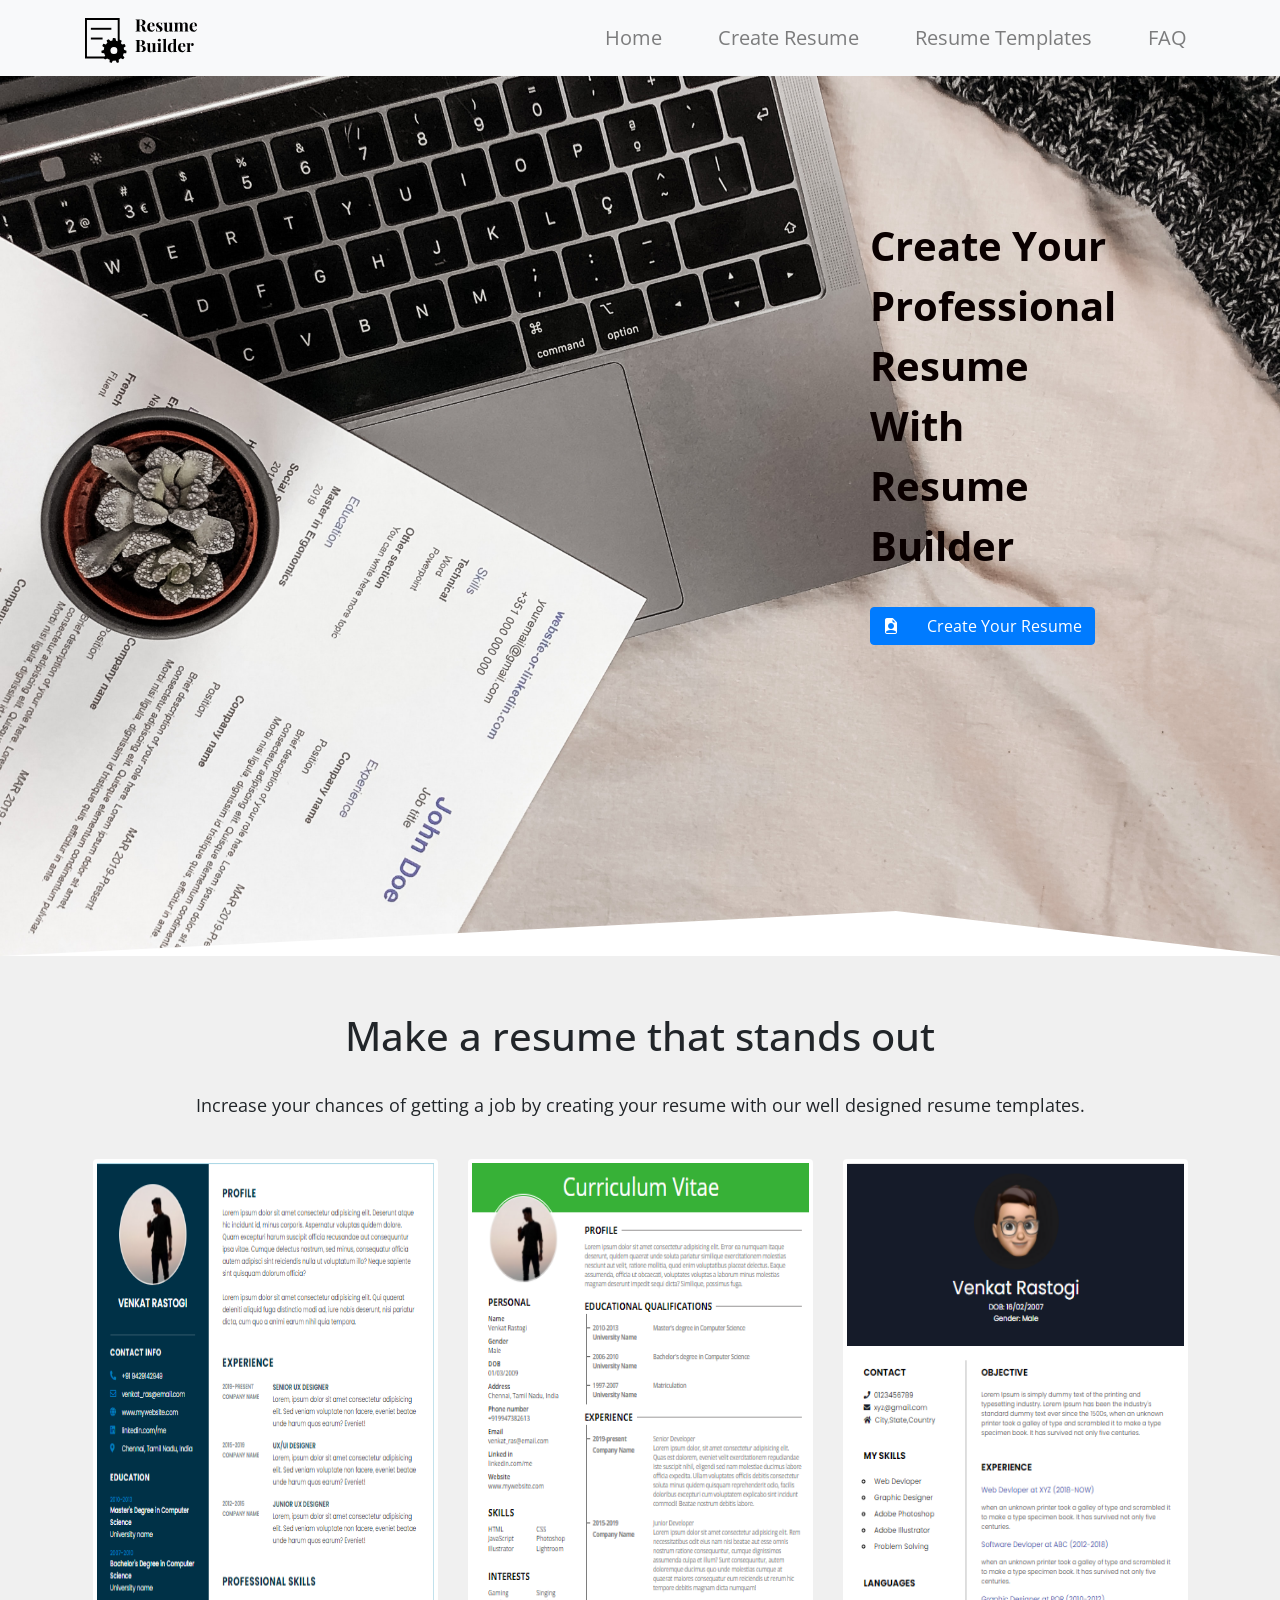
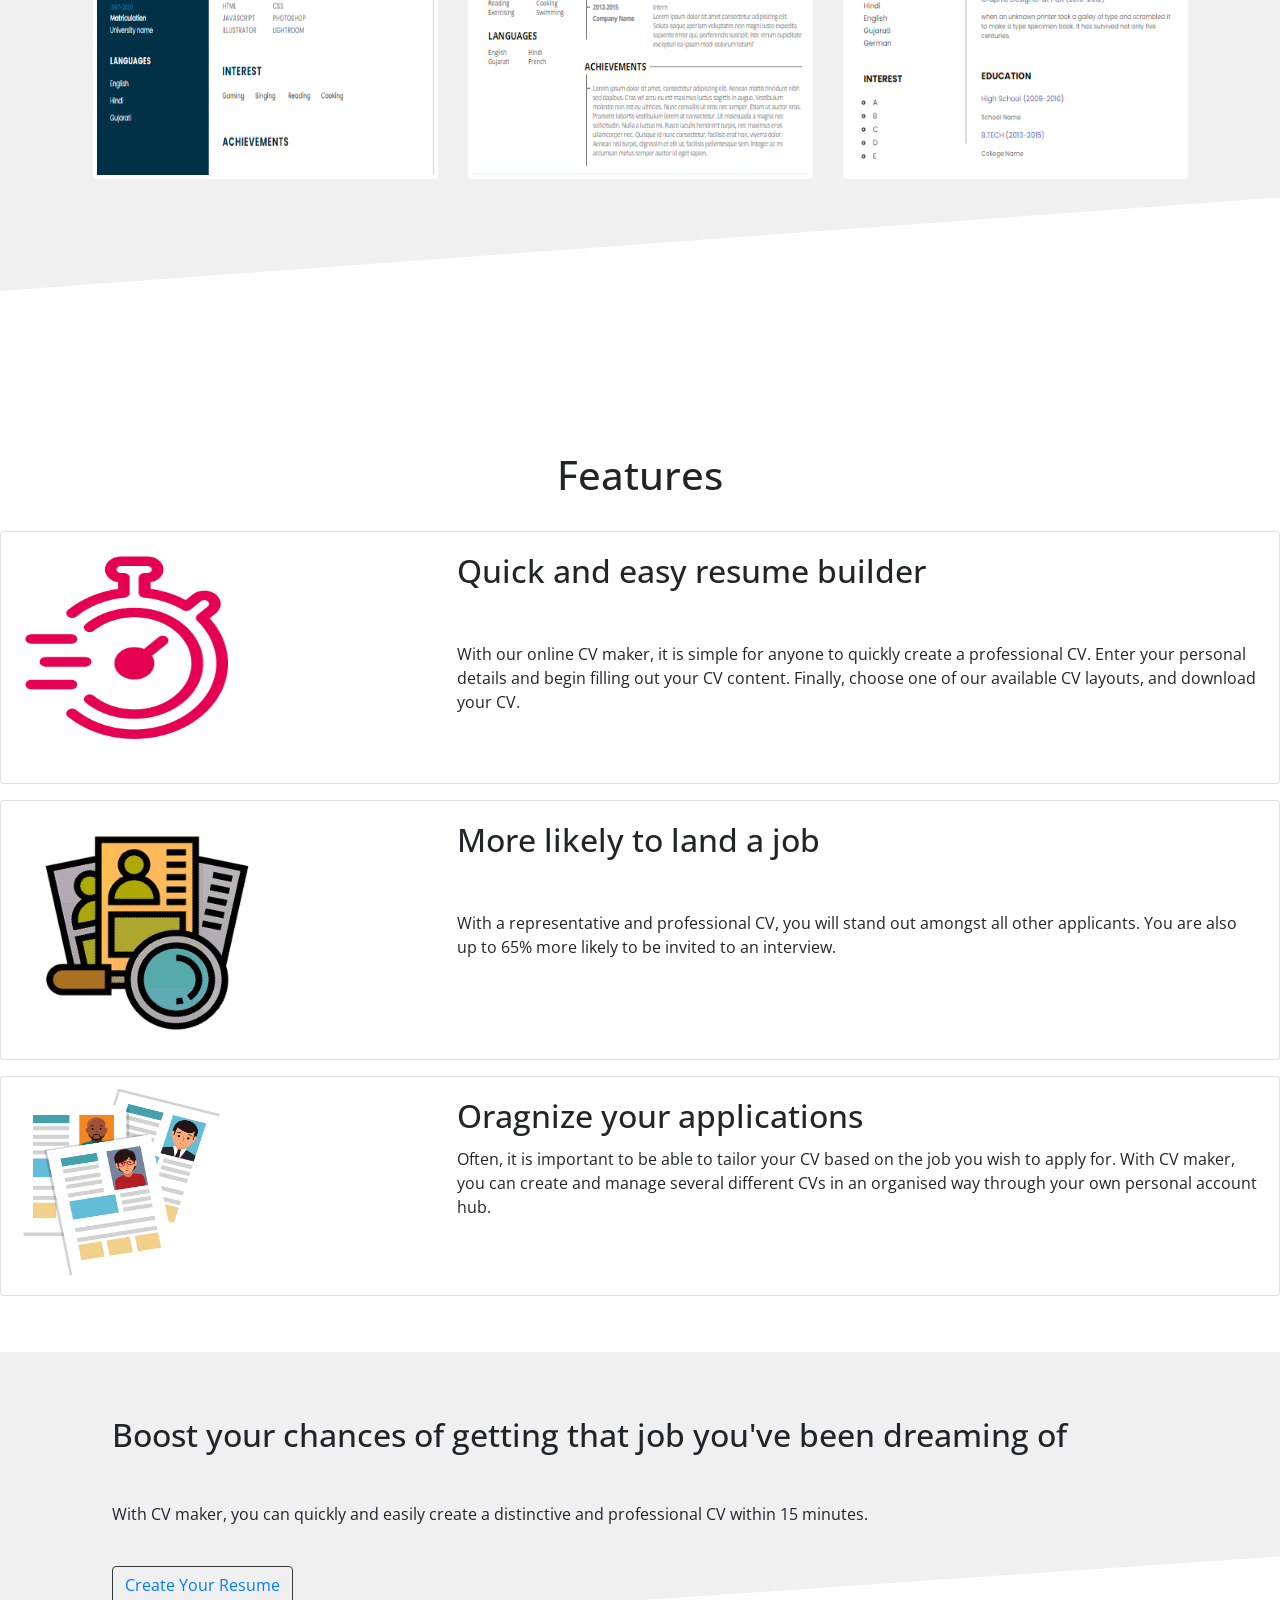
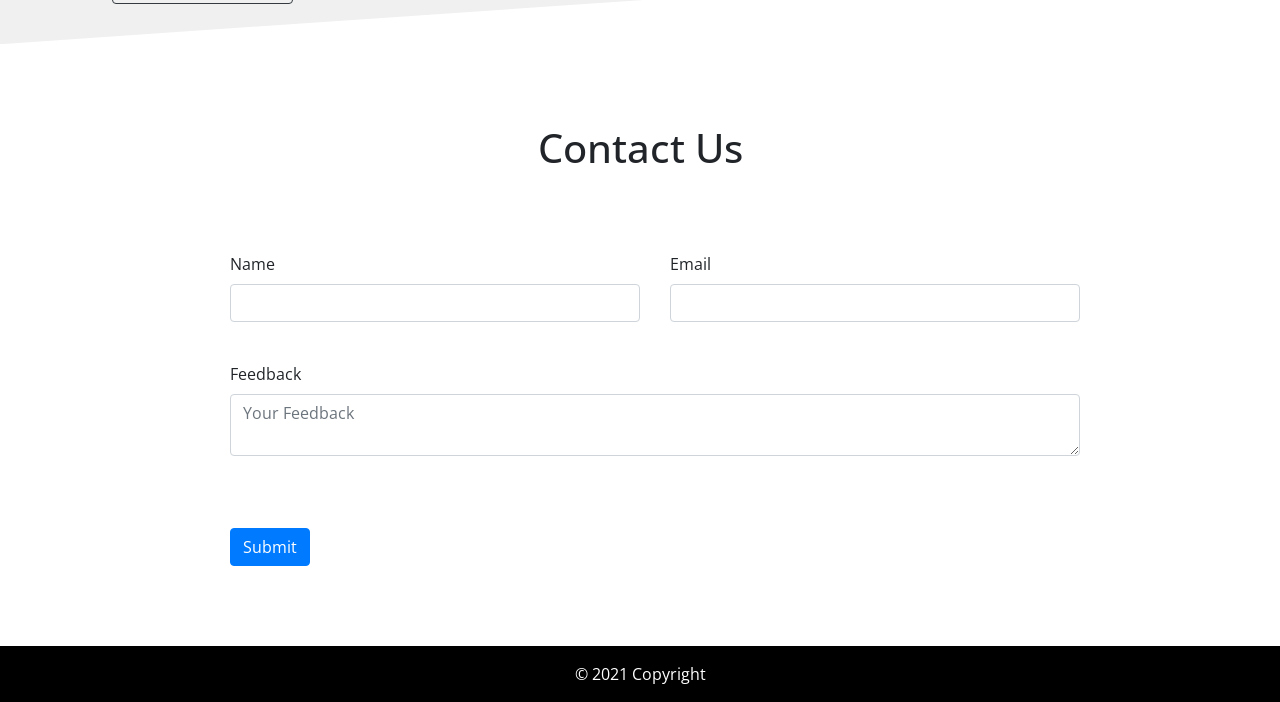
==== index.html @ 2b03bc7d "Initial commit - Resume Builder" ====
<!DOCTYPE html>
<html lang="en">

<head>
	<meta charset="UTF-8">
	<meta http-equiv="X-UA-Compatible" content="IE=edge">
	<meta name="viewport" content="width=device-width, initial-scale=1.0">
	<link rel="stylesheet" href="https://maxcdn.bootstrapcdn.com/bootstrap/4.0.0/css/bootstrap.min.css"
		integrity="sha384-Gn5384xqQ1aoWXA+058RXPxPg6fy4IWvTNh0E263XmFcJlSAwiGgFAW/dAiS6JXm"
		crossorigin="anonymous">
	<script src="https://code.jquery.com/jquery-3.2.1.slim.min.js"
		integrity="sha384-KJ3o2DKtIkvYIK3UENzmM7KCkRr/rE9/Qpg6aAZGJwFDMVNA/GpGFF93hXpG5KkN"
		crossorigin="anonymous"></script>
	<script src="https://cdnjs.cloudflare.com/ajax/libs/popper.js/1.12.9/umd/popper.min.js"
		integrity="sha384-ApNbgh9B4Y1QKtv3Rn7W3mgPxhU9K/ScQsAP7hUibX39j7fakFPskvXusvfa0b4Q"
		crossorigin="anonymous"></script>
	<link rel="stylesheet" href="https://pro.fontawesome.com/releases/v5.10.0/css/all.css"
		integrity="sha384-AYmEC3Yw5cVb3ZcuHtOA93w35dYTsvhLPVnYs9eStHfGJvOvKxVfELGroGkvsg+p"
		crossorigin="anonymous" />
	<script src="https://maxcdn.bootstrapcdn.com/bootstrap/4.0.0/js/bootstrap.min.js"
		integrity="sha384-JZR6Spejh4U02d8jOt6vLEHfe/JQGiRRSQQxSfFWpi1MquVdAyjUar5+76PVCmYl"
		crossorigin="anonymous"></script>
	<link rel="stylesheet" href="https://cdn.jsdelivr.net/npm/bootstrap-icons@1.5.0/font/bootstrap-icons.css">
	<link rel="stylesheet" href="css/index.css">
	<link rel="icon" href="images/RB_Logo.png" type="image/x-icon">
	<link rel="preconnect" href="https://fonts.googleapis.com">
	<link rel="preconnect" href="https://fonts.gstatic.com" crossorigin>
	<link href="https://fonts.googleapis.com/css2?family=Open+Sans&display=swap" rel="stylesheet">
	<title>Resume_Builder</title>
</head>

<body>

	<nav class="navbar navbar-expand-lg navbar-light bg-light fixed-top" style="color:#000000;">
		<div class="container" style="font-size:20px;">
			<a class="navbar-brand" href="index.html" style="font-size:32px;">
				<img src="images/RB.svg" alt="" height="45px">
			</a>

			<button class="navbar-toggler" type="button" data-toggle="collapse" data-target="#navbarNav"
				aria-controls="navbarNav" aria-expanded="false" aria-label="Toggle navigation">
				<span class="navbar-toggler-icon"></span>
			</button>

			<div class="collapse navbar-collapse justify-content-end" id="navbarNav">
				<ul class="navbar-nav">
					<li class="nav-item">
						<a class="nav-link" href="#pageHeader">Home</a>
					</li>

					<li class="nav-item">
						<a class="nav-link" href="Form.html">Create Resume</a>
					</li>

					<li class="nav-item">
						<a class="nav-link" href="#templates">Resume Templates</a>
					</li>

					<li class="nav-item">
						<a class="nav-link" href="faq.html">FAQ</a>
					</li>
				</ul>
			</div>
		</div>
	</nav>

	<header class="page-header gradient" id="pageHeader">
		<div class="container">
			<div class="row">
				<div>
					<p style="color: #0a0000; font-weight: bold;">
						Create Your Professional Resume With Resume Builder
					</p>

					<button type="button" class="btn btn-primary">
						<a href="Form.html" style="text-decoration:none; color:white;">
							<i class="bi bi-file-earmark-person-fill mr-4"></i>
							Create Your Resume
						</a>
					</button>
				</div>
			</div>
		</div>
	</header>

	<div class="container-fluid templates" id="templates">

		<h1>Make a resume that stands out</h1>

		<p>
			Increase your chances of getting a job by creating your resume with our well designed resume
			templates.
		</p>

		<div class="row" style="width:90%; margin:auto;">

			<div class="col-md-4">
				<img src="images/T1.PNG"
					style="width:510px; height:620px;"
					class="img-thumbnail"
					alt="...">
			</div>

			<div class="col-md-4">
				<img src="images/T2.PNG"
					style="width:510px; height:620px;"
					class="img-thumbnail"
					alt="...">
			</div>

			<div class="col-md-4">
				<img src="images/T3.PNG"
					style="width:510px; height:620px;"
					class="img-thumbnail"
					alt="...">
			</div>

		</div>
	</div>

	<div class="container-fluid features">

		<h1>Features</h1>

		<div class="row">

			<div class="card mb-3" style="max-width: 100%; justify-content:center;">

				<div class="row g-0">

					<div class="col-md-4">
						<img src="images/R1.png"
							class="img-fluid rounded-start mt-4 ml-4"
							style="height:73%; width:50%;">
					</div>

					<div class="col-md-8">

						<div class="card-body">

							<h2 class="card-title">
								Quick and easy resume builder
							</h2>

							<p class="card-text" style="padding-top:2.5rem;">
								With our online CV maker, it is simple for anyone to quickly create a
								professional CV. Enter your personal details and begin filling out your CV
								content. Finally, choose one of our available CV layouts, and download your CV.
							</p>

						</div>

					</div>

				</div>

			</div>

		</div>

		<div class="row">

			<div class="card mb-3" style="max-width: 100%;">

				<div class="row g-0">

					<div class="col-md-4" style="justify-content:center;">

						<img src="images/R2.png"
							class="img-fluid mt-3 ml-4"
							style="height:90%; width:60%;">

					</div>

					<div class="col-md-8">

						<div class="card-body">

							<h2 class="card-title">
								More likely to land a job
							</h2>

							<p class="card-text" style="padding-top:2.5rem;">
								With a representative and professional CV, you will stand out amongst all other
								applicants. You are also up to 65% more likely to be invited to an interview.
							</p>

						</div>

					</div>

				</div>

			</div>

		</div>

		<div class="row">

			<div class="card mb-3" style="max-width: 100%;">

				<div class="row g-0">

					<div class="col-md-4">

						<img src="images/R3.png"
							class="img-fluid rounded-start mx-auto mt-2"
							style="width:240px;height:210px;">

					</div>

					<div class="col-md-8">

						<div class="card-body">

							<h2 class="card-title">
								Oragnize your applications
							</h2>

							<p class="card-text">
								Often, it is important to be able to tailor your CV based on the job you wish to
								apply for. With CV maker, you can create and manage several different CVs in an
								organised way through your own personal account hub.
							</p>

						</div>

					</div>

				</div>

			</div>

		</div>

	</div>

	<div class="container-fluid page">

		<div class="row">

			<h2 class="page-title">
				Boost your chances of getting that job you've been dreaming of
			</h2>

			<p class="page-title-para">
				With CV maker, you can quickly and easily create a distinctive and professional CV within 15
				minutes.
			</p>

		</div>

		<div class="row">

			<div class="button-container"
				style="margin:0rem 0rem 2.5rem 7rem; height:100%;">

				<button type="button" class="btn btn-outline-dark">

					<a href="Form.html" style="text-decoration:none;">
						Create Your Resume
					</a>

				</button>

			</div>

		</div>

	</div>

	<div class="container Form">

		<h1>Contact Us</h1>

		<div class="row">

			<form class="row g-3">

				<div class="col-md-6">

					<label for="name" class="form-label">
						Name
					</label>

					<input type="text"
						class="form-control"
						id="inputEmail4">

				</div>

				<div class="col-md-6">

					<label for="inputEmail4" class="form-label">
						Email
					</label>

					<input type="email"
						class="form-control"
						id="inputEmail4">

				</div>

				<div class="col-12">

					<label for="inputAddress" class="form-label">
						Feedback
					</label>

					<textarea type="text"
						class="form-control"
						row="5"
						id="inputAddress"
						placeholder="Your Feedback"></textarea>

				</div>

				<div class="col-12">

					<button type="submit" class="btn btn-primary">
						Submit
					</button>

				</div>

			</form>

		</div>

	</div>

	<footer class="page-footer font-small black">

		<div class="footer-copyright text-center py-3">
			© 2021 Copyright
			<!-- <a href="...">Resume_Builder</a> -->
		</div>

	</footer>

</body>

<script>
	$(function () {
		$("[rel='tooltip']").tooltip();
	});
</script>

</html>
---- css/index.css ----
html,
body {
  height: 100%;
  font-size: 1rem;
  font-family: "Open Sans", sans-serif;
  font-style: bold;
}

/* .button {
  border: 1px solid rgb(200, 200, 200);
  border-radius: 6px;
  color: white;
  background-color: #626ccc;
  padding: 10px;
  margin: 20px;
  width: 180px;
  height: 50px;
  margin-bottom: 50px;
} */

button1 {
  width: 300x;
  height: 100px;
}

nav li a:hover {
  background-color: rgb(240, 240, 240);
  border-radius: 30px;
}
.gradient {
  background-image: url("../images/img1.jpg");
  background-position: center;
  background-repeat: no-repeat;
  background-size: cover;
  height: 100%;
  width: 100%;
  /* background-transparent: 0.2; */
  /*background:rgb(0,97,242);
background:linear-gradient(135deg,rgba(0,97,242,1)0%,rgba(105,0,199,1)100%);*/
  clip-path: polygon(0 0, 100% 0, 100% 100%, 70% 95%, 0 100%);
}
.page-header {
  margin-top: 3.5rem;
  font-size: 40px;
  color: #000000;
}
.page-header p {
  margin-left: 50rem;
  padding: 10rem 5rem 0rem 0rem;
}
.page-header button {
  margin-left: 50rem;
}
li {
  padding-left: 2.5rem;
}
.dev a{
  text-decoration: none;
  color: black;
}
.page.dev{
  background: rgb(240, 240, 240);
  clip-path: polygon(0 0, 100% 0, 100% 100%, 80% 95%,0 100%);
}
.dev .card{
  width:350px; 
  height:500px; 
  box-shadow:2px 2px 14px 3px #726c6c;
  background-color:rgb(240, 240, 240);
}
.templates {
  margin-bottom: 10rem;
  background-size: cover;
  height: auto;
  width: auto;
  padding-bottom: 7rem;
  background: rgb(240, 240, 240);
  clip-path: polygon(0 0, 100% 0, 100% 90%, 0 100%);
}
.templates h1 {
  padding-top: 3.5rem;
  text-align: center;
}
.templates p {
  padding: 1.5rem;
  text-align: center;
  font-size: 18px;
}
.templates img {
  padding: rem;
  border: 0px;
}
.features h1 {
  margin: 0rem 0rem 2rem 0rem;
  text-align: center;
}
.page {
  margin-top: 2.5rem;
  background: rgb(240, 240, 240);
  clip-path: polygon(0 0, 100% 0, 100% 70%, 0 100%);
}
.page-title {
  margin: 4rem 0rem 2.5rem 7rem;
}
.page-title-para {
  margin: 0.5rem 0rem 2.5rem 7rem;
}
form {
  margin-left: 10rem;
  padding-left: 10rem;
}
.Form h1 {
  margin: 5rem;
  text-align: center;
}
.Form div {
  margin-bottom: 2.5rem;
}
.Form button {
  margin-top: 2rem;
}
footer {
  background-color: #000000;
  color: #ffffff;
}
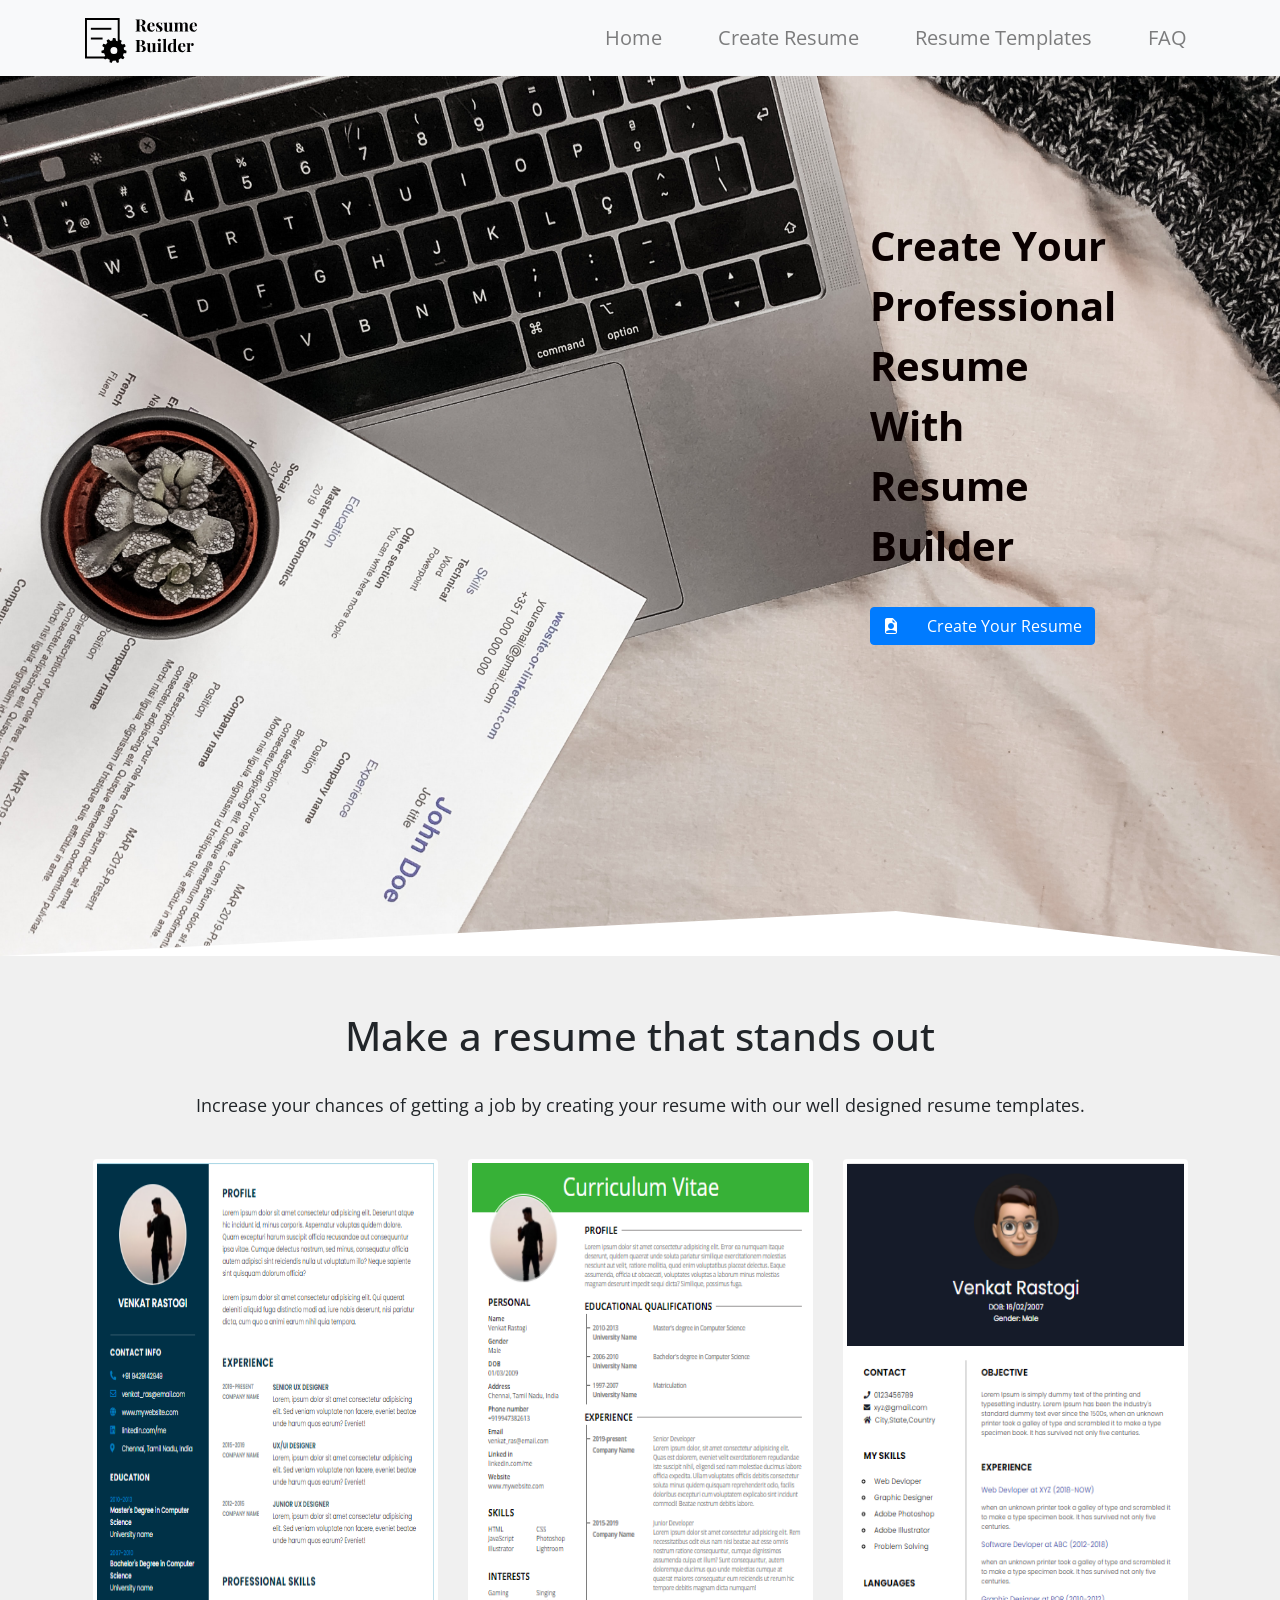
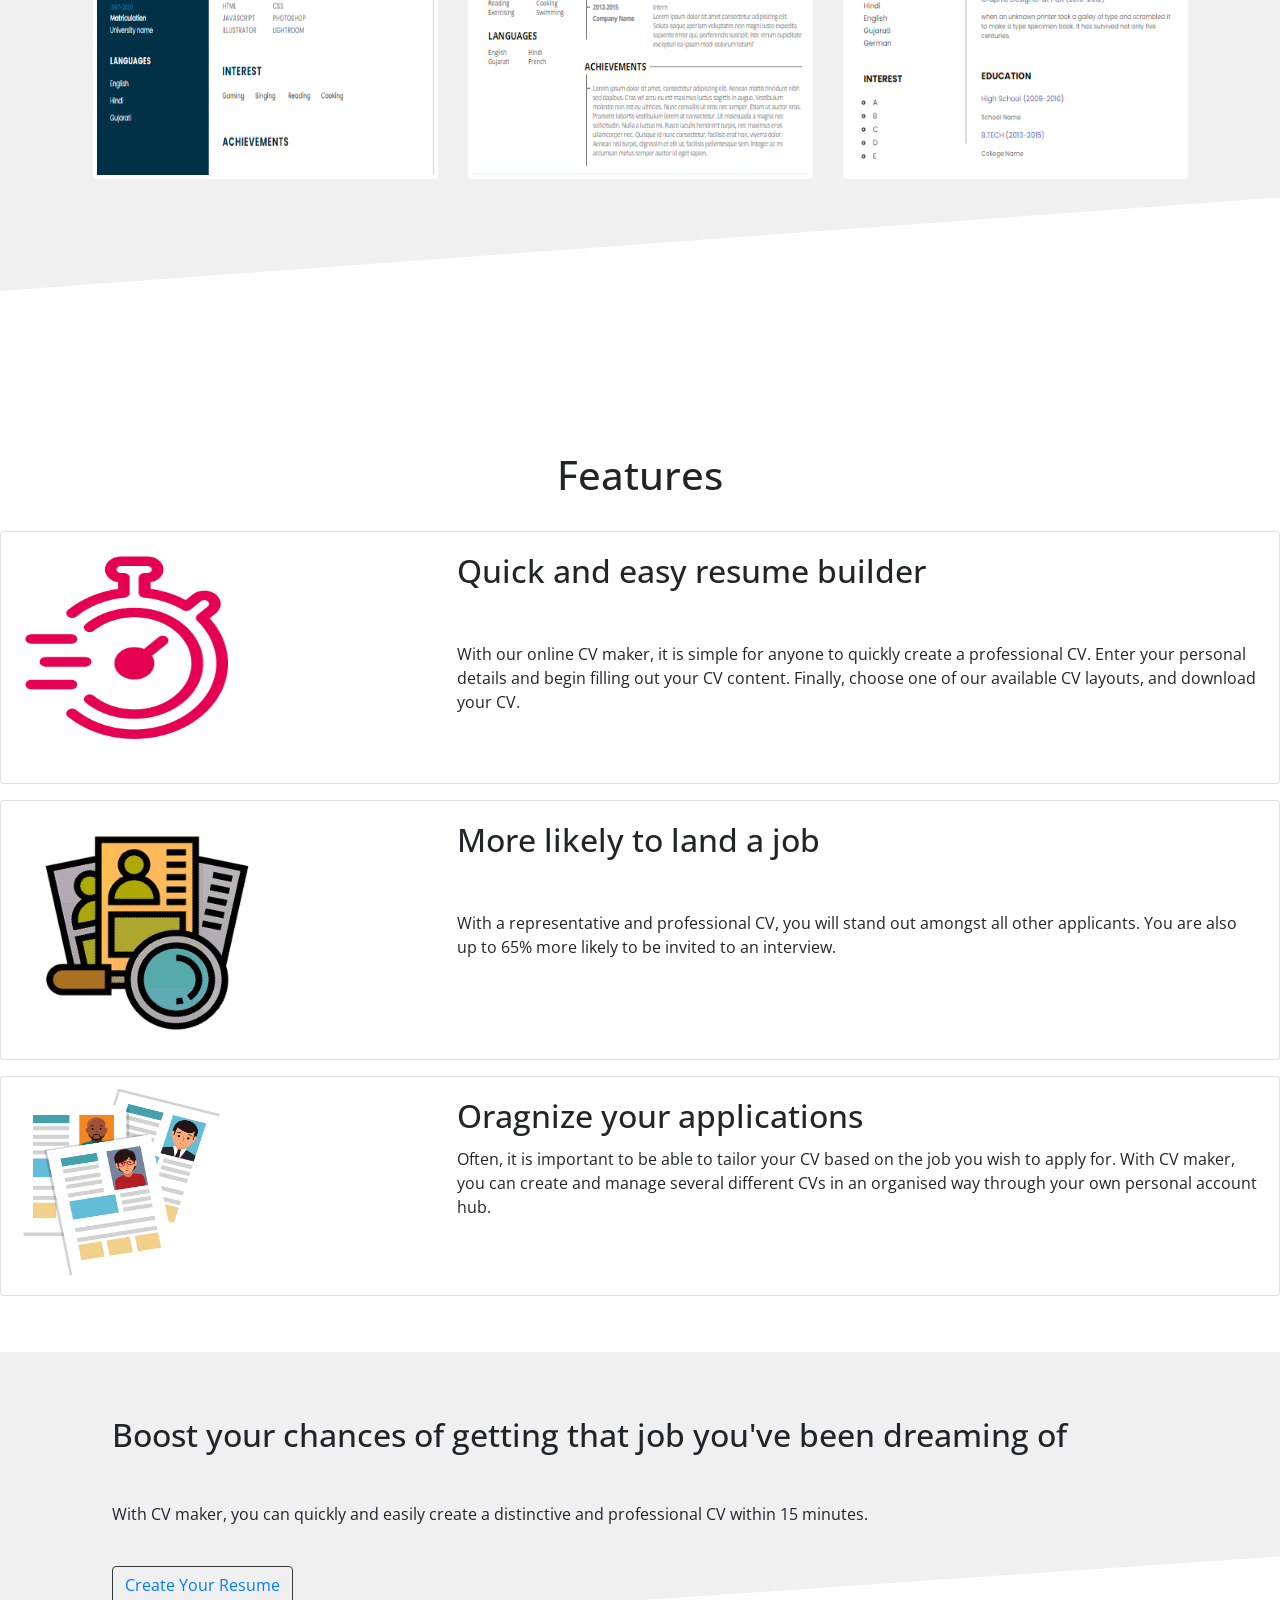
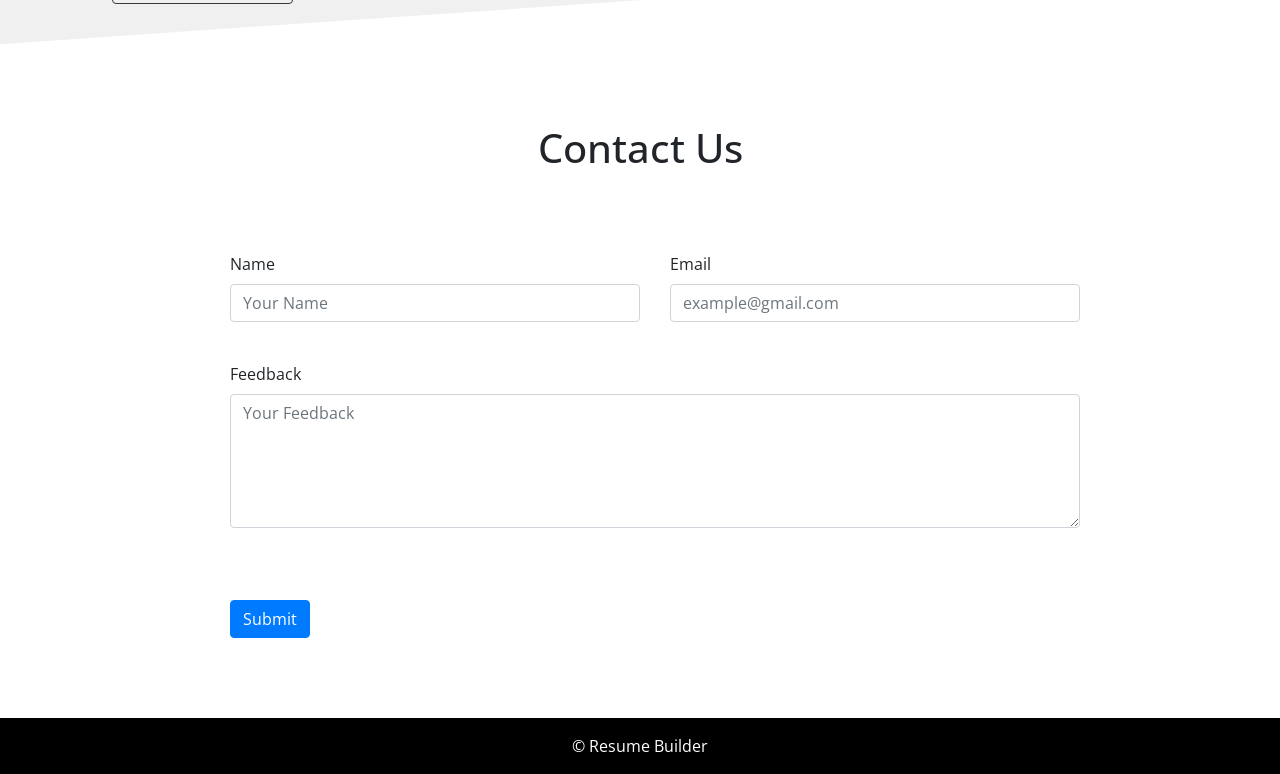
==== commit 0b41d767: "Fix security issues and clean up project" ====
--- a/index.html
+++ b/index.html
@@ -275,43 +275,47 @@
 
 		<div class="row">
 
-			<form class="row g-3">
+			<form id="contactForm" class="row g-3">
 
 				<div class="col-md-6">
 
-					<label for="name" class="form-label">
+					<label for="inputName" class="form-label">
 						Name
 					</label>
 
 					<input type="text"
 						class="form-control"
-						id="inputEmail4">
+						id="inputName"
+						placeholder="Your Name"
+						required>
 
 				</div>
 
 				<div class="col-md-6">
 
-					<label for="inputEmail4" class="form-label">
+					<label for="inputEmail" class="form-label">
 						Email
 					</label>
 
 					<input type="email"
 						class="form-control"
-						id="inputEmail4">
+						id="inputEmail"
+						placeholder="example@gmail.com"
+						required>
 
 				</div>
 
 				<div class="col-12">
 
-					<label for="inputAddress" class="form-label">
+					<label for="inputFeedback" class="form-label">
 						Feedback
 					</label>
 
-					<textarea type="text"
-						class="form-control"
-						row="5"
-						id="inputAddress"
-						placeholder="Your Feedback"></textarea>
+					<textarea class="form-control"
+						rows="5"
+						id="inputFeedback"
+						placeholder="Your Feedback"
+						required></textarea>
 
 				</div>
 
@@ -332,8 +336,7 @@
 	<footer class="page-footer font-small black">
 
 		<div class="footer-copyright text-center py-3">
-			© 2021 Copyright
-			<!-- <a href="...">Resume_Builder</a> -->
+			© Resume Builder
 		</div>
 
 	</footer>
@@ -343,6 +346,29 @@
 <script>
 	$(function () {
 		$("[rel='tooltip']").tooltip();
+
+		$('#contactForm').on('submit', function (e) {
+			e.preventDefault();
+			let name = $('#inputName').val().trim();
+			let email = $('#inputEmail').val().trim();
+			let feedback = $('#inputFeedback').val().trim();
+
+			if (!name || !email || !feedback) {
+				alert('Please fill out all fields before submitting.');
+				return;
+			}
+
+			$('#contactStatus').remove();
+			$(this).before(`
+				<div id="contactStatus" class="alert alert-success alert-dismissible fade show mt-3" role="alert">
+					<strong>Thank you, ${name}!</strong> Your feedback has been received (Client-side demo submission).
+					<button type="button" class="close" data-dismiss="alert" aria-label="Close">
+						<span aria-hidden="true">&times;</span>
+					</button>
+				</div>
+			`);
+			this.reset();
+		});
 	});
 </script>
 
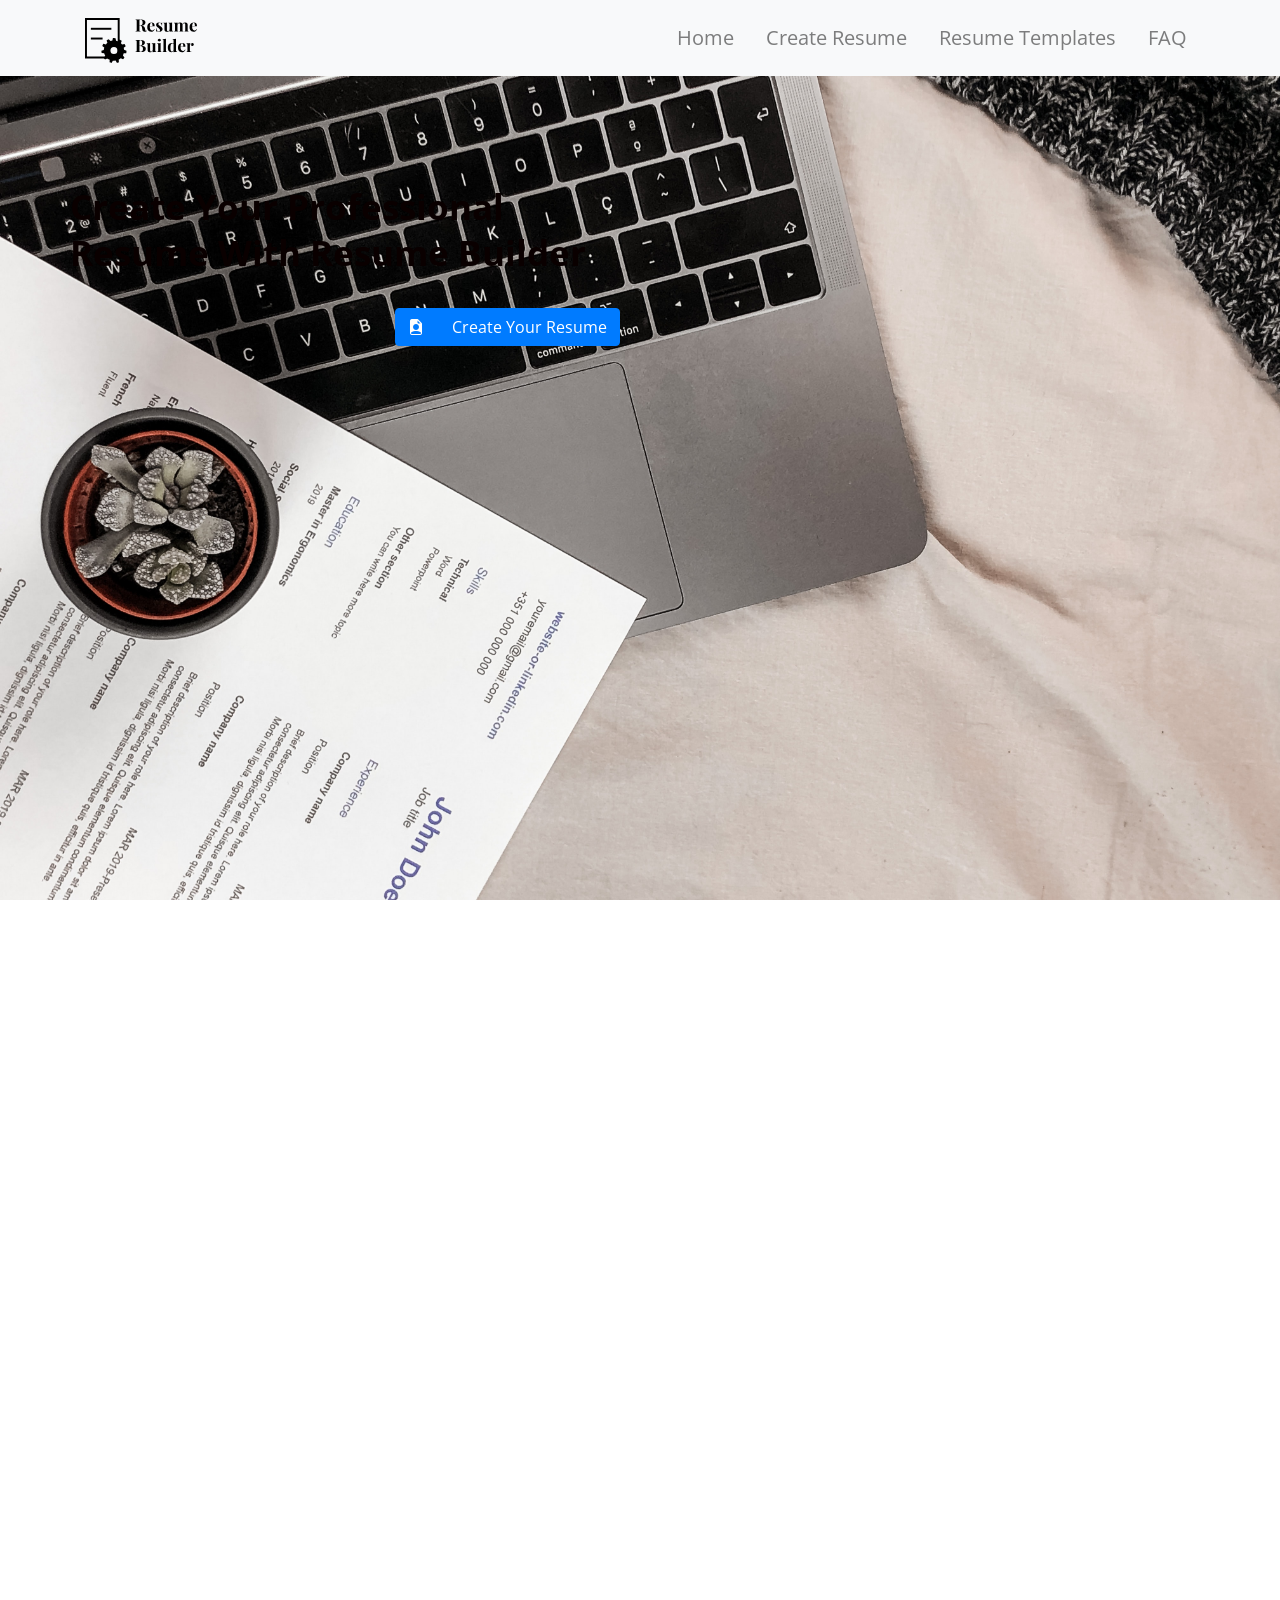
==== commit 4b4cb165: "Complete phases 1-4 resume builder improvements" ====
--- a/index.html
+++ b/index.html
@@ -94,25 +94,22 @@
 
 		<div class="row" style="width:90%; margin:auto;">
 
-			<div class="col-md-4">
+			<div class="col-md-4 mb-4">
 				<img src="images/T1.PNG"
-					style="width:510px; height:620px;"
-					class="img-thumbnail"
-					alt="...">
-			</div>
-
-			<div class="col-md-4">
+					class="img-fluid preview-card-img"
+					alt="Stanford Template Preview">
+			</div>
+
+			<div class="col-md-4 mb-4">
 				<img src="images/T2.PNG"
-					style="width:510px; height:620px;"
-					class="img-thumbnail"
-					alt="...">
-			</div>
-
-			<div class="col-md-4">
+					class="img-fluid preview-card-img"
+					alt="Harvard Template Preview">
+			</div>
+
+			<div class="col-md-4 mb-4">
 				<img src="images/T3.PNG"
-					style="width:510px; height:620px;"
-					class="img-thumbnail"
-					alt="...">
+					class="img-fluid preview-card-img"
+					alt="Edinburgh Template Preview">
 			</div>
 
 		</div>
--- a/css/index.css
+++ b/css/index.css
@@ -3,30 +3,14 @@
   height: 100%;
   font-size: 1rem;
   font-family: "Open Sans", sans-serif;
-  font-style: bold;
-}
-
-/* .button {
-  border: 1px solid rgb(200, 200, 200);
-  border-radius: 6px;
-  color: white;
-  background-color: #626ccc;
-  padding: 10px;
-  margin: 20px;
-  width: 180px;
-  height: 50px;
-  margin-bottom: 50px;
-} */
-
-button1 {
-  width: 300x;
-  height: 100px;
+  overflow-x: hidden;
 }
 
 nav li a:hover {
   background-color: rgb(240, 240, 240);
   border-radius: 30px;
 }
+
 .gradient {
   background-image: url("../images/img1.jpg");
   background-position: center;
@@ -34,92 +18,164 @@
   background-size: cover;
   height: 100%;
   width: 100%;
-  /* background-transparent: 0.2; */
-  /*background:rgb(0,97,242);
-background:linear-gradient(135deg,rgba(0,97,242,1)0%,rgba(105,0,199,1)100%);*/
   clip-path: polygon(0 0, 100% 0, 100% 100%, 70% 95%, 0 100%);
 }
+
 .page-header {
   margin-top: 3.5rem;
   font-size: 40px;
   color: #000000;
+  padding: 4rem 0;
 }
+
 .page-header p {
-  margin-left: 50rem;
-  padding: 10rem 5rem 0rem 0rem;
+  margin-left: auto;
+  max-width: 550px;
+  padding: 4rem 1rem 1rem 0rem;
+  font-size: 2.2rem;
+  line-height: 1.3;
 }
+
 .page-header button {
-  margin-left: 50rem;
+  margin-left: auto;
+  display: block;
 }
+
 li {
-  padding-left: 2.5rem;
+  padding-left: 1rem;
 }
-.dev a{
+
+.dev a {
   text-decoration: none;
   color: black;
 }
-.page.dev{
+
+.page.dev {
   background: rgb(240, 240, 240);
-  clip-path: polygon(0 0, 100% 0, 100% 100%, 80% 95%,0 100%);
+  clip-path: polygon(0 0, 100% 0, 100% 100%, 80% 95%, 0 100%);
 }
-.dev .card{
-  width:350px; 
-  height:500px; 
-  box-shadow:2px 2px 14px 3px #726c6c;
-  background-color:rgb(240, 240, 240);
+
+.dev .card {
+  width: 100%;
+  max-width: 350px;
+  height: auto;
+  min-height: 450px;
+  box-shadow: 2px 2px 14px 3px #726c6c;
+  background-color: rgb(240, 240, 240);
 }
+
 .templates {
-  margin-bottom: 10rem;
+  margin-bottom: 5rem;
   background-size: cover;
   height: auto;
-  width: auto;
-  padding-bottom: 7rem;
+  width: 100%;
+  padding-bottom: 5rem;
   background: rgb(240, 240, 240);
-  clip-path: polygon(0 0, 100% 0, 100% 90%, 0 100%);
+  clip-path: polygon(0 0, 100% 0, 100% 95%, 0 100%);
 }
+
 .templates h1 {
   padding-top: 3.5rem;
   text-align: center;
 }
+
 .templates p {
   padding: 1.5rem;
   text-align: center;
   font-size: 18px;
 }
-.templates img {
-  padding: rem;
-  border: 0px;
+
+.preview-card-img {
+  width: 100%;
+  max-height: 580px;
+  object-fit: cover;
+  object-position: top;
+  border-radius: 8px;
+  box-shadow: 0 4px 12px rgba(0, 0, 0, 0.15);
+  transition: transform 0.3s ease;
 }
+
+.preview-card-img:hover {
+  transform: translateY(-5px);
+}
+
 .features h1 {
   margin: 0rem 0rem 2rem 0rem;
   text-align: center;
 }
+
 .page {
   margin-top: 2.5rem;
   background: rgb(240, 240, 240);
-  clip-path: polygon(0 0, 100% 0, 100% 70%, 0 100%);
+  clip-path: polygon(0 0, 100% 0, 100% 85%, 0 100%);
+  padding-bottom: 4rem;
 }
+
 .page-title {
-  margin: 4rem 0rem 2.5rem 7rem;
+  margin: 2rem 0rem 1rem 2rem;
 }
+
 .page-title-para {
-  margin: 0.5rem 0rem 2.5rem 7rem;
+  margin: 0.5rem 0rem 2rem 2rem;
 }
-form {
-  margin-left: 10rem;
-  padding-left: 10rem;
+
+.button-container {
+  margin-left: 2rem;
 }
+
+.Form {
+  margin-top: 3rem;
+  margin-bottom: 4rem;
+}
+
 .Form h1 {
-  margin: 5rem;
+  margin: 2rem 0;
   text-align: center;
 }
+
 .Form div {
-  margin-bottom: 2.5rem;
+  margin-bottom: 1rem;
 }
+
 .Form button {
-  margin-top: 2rem;
+  margin-top: 1rem;
 }
+
 footer {
   background-color: #000000;
   color: #ffffff;
 }
+
+/* Responsive Media Queries */
+@media (max-width: 992px) {
+  .page-header p {
+    margin-left: 0;
+    font-size: 1.8rem;
+    padding-top: 2rem;
+  }
+  .page-header button {
+    margin-left: 0;
+  }
+}
+
+@media (max-width: 768px) {
+  .gradient {
+    clip-path: none;
+  }
+  .templates, .page {
+    clip-path: none;
+  }
+  .page-header p {
+    font-size: 1.5rem;
+    text-align: center;
+    padding: 1rem 0;
+  }
+  .page-header button {
+    margin: 0 auto;
+    display: block;
+  }
+  .page-title, .page-title-para, .button-container {
+    margin-left: 0;
+    text-align: center;
+  }
+}
